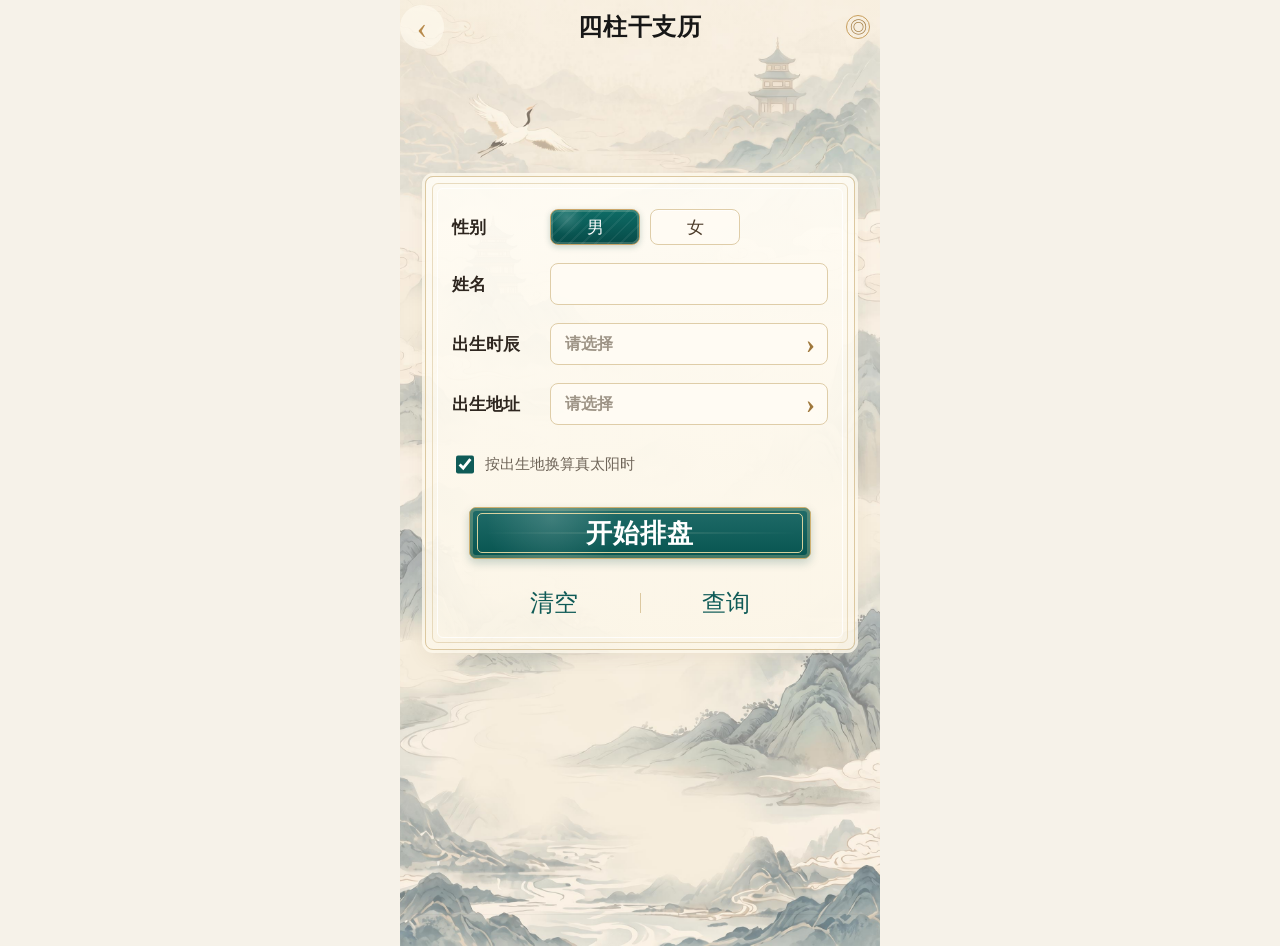
==== bazi/index.html @ 5d18795b "Add files via upload" ====
<!doctype html>
<html lang="zh-CN">
  <head>
    <meta charset="utf-8" />
    <meta name="viewport" content="width=device-width, initial-scale=1, viewport-fit=cover" />
    <title>四柱干支历</title>
    <link rel="stylesheet" href="./styles.css" />
  </head>
  <body>
    <main class="phone">
      <header class="input-backbar">
        <button id="backToMainHome" class="input-back-button" type="button" aria-label="返回首页">‹</button>
        <h1>四柱干支历</h1>
        <span class="input-top-mark" aria-hidden="true">◎</span>
      </header>
      <header class="topbar">
        <button id="backToInput" class="icon-button" type="button" aria-label="返回">‹</button>
        <h1>干支历法</h1>
        <button id="toggleEdit" class="text-button" type="button" aria-hidden="true"></button>
      </header>

      <section id="editPanel" class="card edit-card open">
        <form id="chartForm" class="form">
          <section class="entry-panel">
            <div class="entry-row gender-row">
              <span>性别</span>
              <div class="gender-choice" role="radiogroup" aria-label="性别">
                <button class="gender-card active" type="button" data-gender="男" aria-pressed="true">
                  <span>男</span>
                </button>
                <button class="gender-card" type="button" data-gender="女" aria-pressed="false">
                  <span>女</span>
                </button>
              </div>
            </div>
            <input id="gender" type="hidden" value="男" />

            <label class="entry-row">
              <span class="name-label">姓名</span>
              <input id="personName" type="text" value="" />
            </label>

            <label class="entry-row">
              <span>出生时辰</span>
              <button id="openTimePicker" class="entry-value" type="button">请选择</button>
              <input id="birthDate" type="hidden" required />
              <input id="birthTime" type="hidden" required />
            </label>

            <label class="entry-row">
              <span>出生地址</span>
              <button id="openPlacePicker" class="entry-value" type="button">请选择</button>
              <select id="birthProvince" class="sr-only"></select>
              <select id="birthCity" class="sr-only"></select>
            </label>

            <label class="check-row true-solar-row">
              <input id="useTrueSolar" type="checkbox" checked />
              <span>按出生地换算真太阳时</span>
            </label>

            <button class="submit-button" type="submit">开始排盘</button>
            <p id="errorText" class="error" role="alert"></p>
            <nav class="home-tabbar" aria-label="首页菜单">
              <button id="clearHomeForm" type="button">清空</button>
              <button id="openQueryHome" type="button">查询</button>
            </nav>
          </section>
        </form>
      </section>

      <section id="timePicker" class="picker-layer hidden" aria-modal="true">
        <div class="picker-panel">
          <div class="picker-head">
            <h2>设置日期和时间</h2>
            <div class="calendar-toggle">
              <button class="active" type="button" data-calendar="solar">公历</button>
              <button type="button" data-calendar="lunar">农历</button>
            </div>
          </div>
          <div class="date-wheel">
            <select id="pickYear"></select>
            <span>-</span>
            <select id="pickMonth"></select>
            <span>-</span>
            <select id="pickDay"></select>
          </div>
          <div class="time-wheel">
            <select id="pickHour"></select>
            <span>:</span>
            <select id="pickMinute"></select>
          </div>
          <div class="picker-actions">
            <button id="clearTimePicker" type="button">清空</button>
            <button id="cancelTimePicker" type="button">取消</button>
            <button id="confirmTimePicker" type="button">确定</button>
          </div>
        </div>
      </section>

      <section id="placePicker" class="picker-layer hidden" aria-modal="true">
        <div class="picker-panel place-panel">
          <div class="picker-head">
            <h2>选择出生故里</h2>
          </div>
          <div class="place-wheel">
            <select id="pickProvince"></select>
            <select id="pickCity"></select>
          </div>
          <div class="picker-actions">
            <button id="cancelPlacePicker" type="button">取消</button>
            <button id="confirmPlacePicker" type="button">确定</button>
          </div>
        </div>
      </section>

      <div id="resultArea" class="result-area hidden">
      <section class="card profile-card">
        <div class="profile-line">
          <span>姓名：<b id="showName">--</b></span>
          <span>性别：<b id="showGender">--</b></span>
        </div>
        <p>出生地点：<b id="showPlace">--</b></p>
        <p>出生时间（公历）：<b id="showSolar">--</b></p>
        <p>出生时间（农历）：<b id="showLunar">--</b></p>
        <p>出生时辰：<b id="showHour">--</b></p>
        <p id="trueSolarLine" class="hidden">真太阳时：<b id="showTrueSolar">--</b></p>
        <p id="solarCalcLine" class="hidden">换算说明：<b id="showSolarCalc">--</b></p>
      </section>

      <section class="card chart-card">
        <div class="chart-grid" id="baziGrid"></div>
      </section>

      <section class="card compact-card">
        <h2>格局</h2>
        <strong id="patternText">--</strong>
        <span id="patternHint">所有格局均由《归元命理》体系得出</span>
      </section>

      <section class="card fortune-card">
        <div class="fortune-summary" id="fortuneSummary">--</div>
        <div class="fortune-window">
          <div class="fortune-tier">
            <div class="fortune-section-title">大运</div>
            <div class="timeline-scroll">
              <div class="timeline-row" id="luckStrip"></div>
            </div>
          </div>
          <div class="fortune-tier">
            <div class="fortune-section-title">流年</div>
            <div class="timeline-scroll">
              <div class="timeline-row" id="yearStrip"></div>
            </div>
          </div>
          <div class="fortune-tier">
            <div class="fortune-section-title">流月</div>
            <div class="timeline-scroll">
              <div class="timeline-row" id="monthStrip"></div>
            </div>
          </div>
          <div class="fortune-tier">
            <div class="fortune-section-title">流日</div>
            <div class="timeline-scroll">
              <div class="timeline-row yearly-row" id="dayStrip"></div>
            </div>
          </div>
        </div>
      </section>
      <section id="duiyuanApplyCard" class="card duiyuan-apply-card hidden">
        <button id="toggleDuiyuanApply" class="duiyuan-apply-head" type="button">
          <span>兑元</span>
          <b>详情</b>
        </button>
        <div id="duiyuanApplyBody" class="duiyuan-apply-body hidden"></div>
      </section>
      <nav class="archive-query-bar" aria-label="存档查询">
        <button id="archiveChart" type="button">存档</button>
        <button id="openQueryPage" type="button">查询</button>
      </nav>
      </div>

      <section id="queryPage" class="query-page hidden" aria-label="查询存档">
        <div class="query-backbar">
          <button id="closeQueryPage" type="button" aria-label="返回">‹</button>
          <h2>历史记录</h2>
          <span aria-hidden="true"></span>
        </div>
        <div class="query-head">
          <button id="toggleQuerySelect" type="button">选择</button>
          <label class="query-search">
            <span>搜索</span>
            <input id="querySearch" type="search" placeholder="搜索姓名 / 时间 / 地点" />
            <button id="clearQuerySearch" type="button" aria-label="清空搜索">×</button>
          </label>
          <button id="queryDeleteTop" type="button">删除</button>
        </div>
        <div id="queryList" class="query-list"></div>
        <button id="duiyuanButton" class="duiyuan-button" type="button">兑元口诀</button>
        <p class="duiyuan-note">兑元口诀为《归元命理》独有传承</p>
      </section>

      <section id="duiyuanPage" class="duiyuan-page hidden" aria-label="兑元口诀">
        <header class="duiyuan-head">
          <button id="closeDuiyuanPage" type="button" aria-label="返回">‹</button>
          <h2>兑元口诀</h2>
        </header>
        <div class="duiyuan-circle" id="duiyuanCircle">
          <div class="duiyuan-center">
            <h3 id="duiyuanComboTitle">子丑合</h3>
            <p id="duiyuanComboText">子丑婚姻不自由，祖辈凶死小辈浊。</p>
          </div>
        </div>
        <div class="duiyuan-tabs" id="duiyuanTabs"></div>
        <section class="duiyuan-summary" id="duiyuanSummary"></section>
      </section>
    </main>

    <script src="../vendor/iztro.min.js"></script>
    <script src="./app.js"></script>
  </body>
</html>
---- bazi/styles.css ----
:root {
  color-scheme: light;
  --page: #f6f2e9;
  --card: #ffffff;
  --text: #171717;
  --muted: #9b9b9b;
  --line: #eeeeee;
  --gold: #b88a4b;
  --paper: #f8f0df;
  --deep-jade: #0f5b57;
  --pale-gold: #dcc8a0;
  --teal: #57b3c3;
  --danger: #b9302f;
  --wood: #24934f;
  --fire: #ed3217;
  --earth: #d89a00;
  --metal: #3f7fe8;
  --water: #155487;
  font-family: KaiTi, "KaiTi_GB2312", "STKaiti", "Kaiti SC", serif;
}

* {
  box-sizing: border-box;
}

body {
  margin: 0;
  background: var(--page);
  color: var(--text);
  font-family: KaiTi, "KaiTi_GB2312", "STKaiti", "Kaiti SC", serif;
}

button,
input,
select,
textarea {
  font: inherit;
}

.el-木 {
  color: var(--wood);
}

.el-火 {
  color: var(--fire);
}

.el-土 {
  color: var(--earth);
}

.el-金 {
  color: var(--metal);
}

.el-水 {
  color: var(--water);
}

.phone {
  position: relative;
  width: min(480px, 100%);
  min-height: 100vh;
  margin: 0 auto;
  padding: 0 10px 24px;
  background: var(--page);
  overflow: hidden;
}

body[data-page="input"] .phone {
  background: #f6f2e9 url("./assets/input-bg.jpg") center top / cover no-repeat;
}

.phone::before,
.phone::after {
  content: "";
  position: absolute;
  left: -10%;
  right: -10%;
  pointer-events: none;
  opacity: 0.42;
}

body[data-page="input"] .phone::before,
body[data-page="input"] .phone::after {
  display: none;
}

.phone::before {
  top: 58px;
  height: 190px;
  background:
    linear-gradient(9deg, transparent 0 53%, rgba(86, 138, 144, 0.34) 54% 57%, transparent 58%),
    linear-gradient(-12deg, transparent 0 48%, rgba(50, 103, 113, 0.24) 49% 52%, transparent 53%),
    radial-gradient(ellipse at 16% 76%, rgba(58, 112, 120, 0.35) 0 18%, transparent 19%),
    radial-gradient(ellipse at 50% 70%, rgba(77, 136, 145, 0.28) 0 24%, transparent 25%),
    radial-gradient(ellipse at 86% 78%, rgba(58, 117, 125, 0.33) 0 22%, transparent 23%),
    radial-gradient(ellipse at 72% 38%, rgba(184, 138, 75, 0.16) 0 4%, transparent 5%);
}

.phone::after {
  bottom: 60px;
  height: 132px;
  background:
    linear-gradient(-8deg, transparent 0 58%, rgba(70, 126, 133, 0.28) 59% 62%, transparent 63%),
    linear-gradient(14deg, transparent 0 55%, rgba(61, 113, 120, 0.22) 56% 59%, transparent 60%),
    radial-gradient(ellipse at 16% 105%, rgba(69, 125, 132, 0.34) 0 32%, transparent 33%),
    radial-gradient(ellipse at 52% 108%, rgba(82, 137, 142, 0.25) 0 38%, transparent 39%),
    radial-gradient(ellipse at 86% 104%, rgba(57, 109, 116, 0.32) 0 32%, transparent 33%);
}

.input-backbar {
  position: sticky;
  top: 0;
  z-index: 6;
  display: grid;
  grid-template-columns: 44px 1fr 44px;
  align-items: center;
  height: 54px;
  margin: 0 -10px 12px;
  background: rgba(248, 240, 224, 0.78);
  backdrop-filter: blur(2px);
}

body[data-page="input"] .input-backbar {
  background: linear-gradient(180deg, rgba(248, 240, 224, 0.5), rgba(248, 240, 224, 0));
  backdrop-filter: none;
}

.has-chart .input-backbar {
  display: none;
}

.input-back-button {
  width: 44px;
  height: 44px;
  border: 0;
  border-radius: 50%;
  background: rgba(255, 250, 240, 0.64);
  color: #b88a4b;
  padding: 0;
  cursor: pointer;
  font-size: 31px;
  font-weight: 300;
  line-height: 1;
}

.input-backbar h1 {
  margin: 0;
  text-align: center;
  font-size: 24px;
  font-weight: 700;
  letter-spacing: 0.04em;
}

.input-top-mark {
  justify-self: center;
  display: inline-grid;
  place-items: center;
  width: 24px;
  height: 24px;
  border: 1px solid #c99f5d;
  border-radius: 50%;
  color: #9f773b;
  font-size: 17px;
  line-height: 1;
}

.topbar {
  position: sticky;
  top: 0;
  z-index: 5;
  height: 68px;
  display: none;
  grid-template-columns: 52px 1fr 64px;
  align-items: center;
  background: #fff;
  margin: 0 -12px 12px;
  padding: 0 12px;
  border-bottom: 1px solid #f0f0f0;
}

.has-chart .topbar {
  display: grid;
}

.topbar h1 {
  margin: 0;
  text-align: center;
  font-size: 24px;
  font-weight: 500;
  letter-spacing: 0;
}

.icon-button,
.text-button {
  border: 0;
  background: transparent;
  color: var(--text);
  cursor: pointer;
}

.icon-button {
  width: 48px;
  height: 48px;
  font-size: 46px;
  line-height: 1;
}

.text-button {
  font-size: 18px;
}

#toggleEdit {
  pointer-events: none;
}

.card {
  position: relative;
  margin-bottom: 8px;
  padding: 16px 18px;
  background: var(--card);
  border-radius: 4px;
  box-shadow: 0 1px 0 rgba(0, 0, 0, 0.03);
  overflow: hidden;
}

.edit-card {
  display: none;
}

.edit-card.open {
  display: block;
}

.edit-card {
  min-height: calc(100vh - 52px);
  padding: 0;
  background: transparent;
  overflow: visible;
}

.edit-card::before {
  content: "⌁";
  position: absolute;
  left: 16%;
  top: 92px;
  z-index: 0;
  color: rgba(7, 91, 87, 0.58);
  font-size: 42px;
  transform: rotate(-14deg);
}

.edit-card::after {
  content: "";
  position: absolute;
  right: 15%;
  top: 76px;
  z-index: 0;
  width: 54px;
  height: 74px;
  border-left: 8px solid rgba(38, 100, 103, 0.25);
  border-bottom: 8px solid rgba(38, 100, 103, 0.2);
  transform: skewX(-14deg);
  opacity: 0.8;
}

body[data-page="input"] .edit-card::before,
body[data-page="input"] .edit-card::after {
  display: none;
}

.form {
  display: grid;
  gap: 12px;
}

.entry-panel {
  position: relative;
  z-index: 1;
  display: grid;
  gap: 18px;
  width: min(430px, calc(100% - 14px));
  margin: clamp(82px, 13vh, 110px) auto 0;
  padding: 32px 26px 24px;
  border: 1px solid var(--pale-gold);
  border-radius: 8px;
  background:
    linear-gradient(180deg, rgba(255, 252, 244, 0.94), rgba(252, 246, 232, 0.92)),
    repeating-linear-gradient(90deg, rgba(220, 200, 160, 0.08) 0 1px, transparent 1px 12px);
  box-shadow: 0 0 0 3px rgba(255, 250, 238, 0.8), 0 8px 20px rgba(112, 84, 45, 0.08);
}

.entry-panel::before,
.entry-panel::after {
  content: "";
  position: absolute;
  inset: 6px;
  border: 1px solid rgba(220, 200, 160, 0.62);
  border-radius: 6px;
  pointer-events: none;
}

.entry-panel::after {
  inset: 11px;
  border-color: rgba(255, 255, 255, 0.82);
}

.gender-choice {
  width: min(190px, 100%);
  margin: 0;
  display: grid;
  grid-template-columns: 1fr 1fr;
  gap: 10px;
}

.gender-card {
  display: grid;
  place-items: center;
  min-height: 36px;
  padding: 0;
  border: 1px solid #dfcda8;
  border-radius: 8px;
  background: rgba(255, 252, 244, 0.82);
  color: #4c3b29;
  font-size: 17px;
  font-weight: 400;
  box-shadow: inset 0 1px 0 rgba(255, 255, 255, 0.76);
}

.gender-card.active {
  border-color: #caa66a;
  background:
    radial-gradient(circle at 18% 22%, rgba(255, 255, 255, 0.18), transparent 22%),
    repeating-linear-gradient(135deg, rgba(255,255,255,0.06) 0 2px, transparent 2px 9px),
    linear-gradient(180deg, #0f6c66, #064b48);
  color: #fff;
  box-shadow: inset 0 0 0 2px rgba(255, 246, 220, 0.18), 0 2px 6px rgba(8, 72, 67, 0.22);
}

.entry-row {
  width: 100%;
  margin: 0 auto;
  display: grid;
  grid-template-columns: 84px 1fr;
  align-items: center;
  gap: 14px;
  color: #2e261f;
  font-size: 17px;
  font-weight: 700;
}

.entry-row > span {
  letter-spacing: 0;
  white-space: nowrap;
}

.entry-row > .name-label {
  letter-spacing: 0;
}

.entry-row input,
.entry-value {
  width: 100%;
  height: 40px;
  border: 1px solid #dfcda8;
  border-radius: 8px;
  background: rgba(255, 252, 244, 0.88);
  text-align: left;
  font-size: 16px;
  color: #4a4035;
}

.entry-row input {
  padding: 0 14px;
}

.entry-value {
  display: flex;
  align-items: center;
  justify-content: space-between;
  overflow: hidden;
  padding: 0 12px 0 14px;
  color: #9e9486;
  white-space: nowrap;
  text-overflow: ellipsis;
}

.entry-value::after {
  content: "›";
  color: #9f773b;
  font-size: 27px;
  line-height: 1;
}

.true-solar-row {
  width: 100%;
  margin: 0;
  color: #6f6559;
  font-size: 15px;
}

.true-solar-row input {
  width: 19px;
  height: 19px;
  accent-color: var(--deep-jade);
}

.entry-panel .submit-button {
  position: relative;
  width: calc(100% - 34px);
  height: 52px;
  justify-self: center;
  margin-top: 4px;
  border: 1px solid #cfb070;
  border-radius: 7px;
  background:
    linear-gradient(180deg, rgba(255,255,255,0.1), rgba(0,0,0,0.08)),
    radial-gradient(circle at 24% 22%, rgba(255,255,255,0.16), transparent 25%),
    #075b57;
  color: #fff;
  font-size: 26px;
  font-weight: 700;
  letter-spacing: 0.04em;
  box-shadow: inset 0 0 0 3px rgba(246, 228, 171, 0.25), 0 4px 10px rgba(8, 78, 73, 0.22);
}

.entry-panel .submit-button::before {
  content: "";
  position: absolute;
  inset: 5px 7px;
  border: 1px solid rgba(247, 228, 168, 0.86);
  border-radius: 5px;
  pointer-events: none;
}

.entry-panel .submit-button::after {
  content: "";
  position: absolute;
  left: 13px;
  right: 13px;
  top: 50%;
  height: 1px;
  transform: translateY(-50%);
  background: linear-gradient(90deg, transparent, rgba(255, 247, 219, 0.28), transparent);
  pointer-events: none;
}

.entry-panel .error {
  width: min(340px, 100%);
  margin: -10px auto 0;
}

.entry-panel .error:empty {
  display: none;
}

.sr-only {
  position: absolute;
  width: 1px;
  height: 1px;
  padding: 0;
  margin: -1px;
  overflow: hidden;
  clip: rect(0, 0, 0, 0);
  white-space: nowrap;
  border: 0;
}

.picker-layer {
  position: fixed;
  inset: 0;
  z-index: 20;
  background: rgba(255, 255, 255, 0.12);
}

.picker-layer.hidden {
  display: none;
}

.picker-panel {
  position: fixed;
  transform: translate(-50%, -50%);
  max-height: calc(100vh - 24px);
  overflow-y: auto;
  padding: 18px 18px 16px;
  border: 1px solid #e6e6e6;
  border-radius: 8px;
  background: #fff;
  box-shadow: 0 8px 24px rgba(0, 0, 0, 0.13);
  pointer-events: auto;
  font-weight: 400;
}

.picker-head {
  display: flex;
  align-items: center;
  justify-content: space-between;
  gap: 12px;
  margin-bottom: 18px;
}

.picker-head h2 {
  margin: 0;
  font-size: 24px;
  font-weight: 400;
}

.calendar-toggle {
  display: grid;
  grid-template-columns: 1fr 1fr;
  min-width: 104px;
  border: 2px solid var(--teal);
  border-radius: 6px;
  overflow: hidden;
}

.calendar-toggle button {
  min-height: 34px;
  padding: 0 10px;
  border: 0;
  border-radius: 0;
  color: #111;
  font-size: 16px;
  font-weight: 400;
}

.calendar-toggle button.active {
  background: var(--teal);
  color: #fff;
}

.date-wheel,
.time-wheel,
.place-wheel {
  display: grid;
  align-items: center;
  gap: 8px;
  margin: 0 auto 16px;
}

.date-wheel {
  grid-template-columns: 1fr auto 1fr auto 1fr;
}

.time-wheel {
  width: min(220px, 100%);
  grid-template-columns: 1fr auto 1fr;
}

.place-wheel {
  grid-template-columns: 1fr 1fr;
}

.date-wheel select,
.time-wheel select,
.place-wheel select {
  height: 46px;
  border: 0;
  border-top: 1px solid #ededed;
  border-bottom: 1px solid #ededed;
  border-radius: 0;
  text-align: center;
  text-align-last: center;
  font-size: 20px;
  font-weight: 400;
}

.date-wheel span,
.time-wheel span {
  color: #8f8f8f;
  font-size: 20px;
  font-weight: 400;
}

.picker-actions {
  display: grid;
  grid-template-columns: 1fr 1fr 1fr;
  gap: 8px;
  margin-top: 12px;
}

.place-panel .picker-actions {
  grid-template-columns: 1fr 1fr;
}

.picker-actions button {
  border: 0;
  background: transparent;
  color: var(--teal);
  font-size: 18px;
  font-weight: 400;
}

.field-grid {
  display: grid;
  grid-template-columns: 1fr 1fr;
  gap: 10px;
}

label {
  display: grid;
  gap: 6px;
  color: #666;
  font-size: 13px;
}

input,
select,
button {
  min-height: 42px;
  border-radius: 4px;
  border: 1px solid #dcdcdc;
  background: #fff;
  color: var(--text);
  font: inherit;
  font-size: 16px;
  padding: 0 10px;
}

.check-row {
  display: flex;
  align-items: center;
  gap: 8px;
  min-height: 42px;
}

.check-row input {
  min-height: 18px;
  width: 18px;
}

.hidden {
  display: none;
}

.submit-button {
  border: 0;
  background: var(--gold);
  color: #fff;
  font-weight: 700;
}

.error {
  margin: 0;
  min-height: 18px;
  color: var(--danger);
  font-size: 13px;
}

.profile-card {
  min-height: 156px;
  padding-right: 18px;
  font-size: 19px;
  line-height: 1.7;
}

.profile-card p,
.profile-line {
  margin: 0;
}

.profile-line {
  display: grid;
  grid-template-columns: 1fr 1fr;
  gap: 12px;
}

.profile-card b {
  font-weight: 400;
}

#solarCalcLine {
  margin-top: 4px;
  color: #333;
  font-size: 16px;
  line-height: 1.55;
}

.chart-card {
  padding: 14px 18px 18px;
}

.chart-grid {
  position: relative;
  display: grid;
  grid-template-columns: 72px repeat(var(--pillar-count, 4), minmax(0, 1fr));
  row-gap: 10px;
  align-items: center;
  text-align: center;
}

.chart-grid::after {
  content: "";
  display: none;
  position: absolute;
  top: 0;
  bottom: 0;
  left: calc(72px + (100% - 72px) / var(--pillar-count, 4) * 4);
  width: 1px;
  background: var(--line);
}

.cols-5::after,
.cols-6::after,
.cols-7::after,
.cols-8::after {
  display: block;
}

.side-title {
  align-self: start;
  color: var(--gold);
  text-align: left;
  font-size: 22px;
  font-weight: 800;
}

.side-block {
  grid-row: span 3;
  align-self: stretch;
  display: grid;
  align-content: start;
  gap: 8px;
}

.small-score {
  text-align: left;
  color: #111;
  font-size: 16px;
  line-height: 1.82;
}

.pillar-label {
  min-width: 32px;
  min-height: 48px;
  display: inline-grid;
  place-items: center;
  margin: 0 auto;
  border: 1px solid var(--gold);
  border-radius: 5px;
  color: var(--gold);
  font-size: 16px;
  font-weight: 700;
  line-height: 1.05;
  writing-mode: vertical-rl;
  text-orientation: upright;
}

.big-char {
  font-size: clamp(34px, 10vw, 52px);
  font-weight: 800;
  line-height: 1;
}

.cols-5 .big-char {
  font-size: clamp(30px, 8.5vw, 46px);
}

.cols-6 .big-char {
  font-size: clamp(26px, 7.5vw, 40px);
}

.cols-7 .big-char,
.cols-8 .big-char {
  font-size: clamp(22px, 6.5vw, 34px);
}

.row-title {
  color: var(--gold);
  text-align: left;
  font-size: 22px;
  font-weight: 800;
}

.cell {
  min-width: 0;
  font-size: 19px;
  line-height: 1.25;
  word-break: keep-all;
}

.cols-6 .cell,
.cols-7 .cell,
.cols-8 .cell {
  font-size: 16px;
}

.hidden-stem {
  display: inline-grid;
  grid-template-rows: auto auto;
  justify-items: center;
  min-width: 0.9em;
  margin: 0;
  line-height: 1.05;
  vertical-align: top;
}

.chart-grid:not(.cols-5):not(.cols-6):not(.cols-7):not(.cols-8) .cell {
  white-space: nowrap;
}

.chart-grid:not(.cols-5):not(.cols-6):not(.cols-7):not(.cols-8) .hidden-stem {
  min-width: 0.86em;
  margin: 0 1px;
}

.hidden-vertical {
  display: inline-flex;
  flex-direction: column;
  justify-content: flex-start;
  align-items: center;
  gap: 1px;
  min-height: 68px;
}

.hidden-vertical .hidden-stem {
  display: inline-grid;
  grid-template-columns: auto auto;
  grid-template-rows: none;
  align-items: center;
  gap: 1px;
  min-width: 18px;
  margin: 0;
}

.hidden-stem small {
  margin-top: 2px;
  color: var(--muted);
  font-size: 13px;
  line-height: 1;
}

.hidden-vertical .hidden-stem small {
  margin-top: 0;
  margin-left: 1px;
  font-size: 12px;
}

.cols-6 .hidden-stem,
.cols-7 .hidden-stem,
.cols-8 .hidden-stem {
  min-width: 0.98em;
  margin: 0;
}

.cols-6 .hidden-stem small,
.cols-7 .hidden-stem small,
.cols-8 .hidden-stem small {
  font-size: 12px;
}

.remove-pillar {
  width: 22px;
  height: 22px;
  min-height: 22px;
  align-self: end;
  justify-self: center;
  margin-top: 2px;
  padding: 0;
  border: 1.5px solid var(--deep-jade);
  border-radius: 50%;
  background: transparent;
  color: var(--deep-jade);
  font-size: 16px;
  font-weight: 700;
  line-height: 1;
  cursor: pointer;
}

.compact-card {
  display: grid;
  grid-template-columns: 74px auto 1fr;
  align-items: center;
  gap: 12px;
}

.compact-card h2 {
  margin: 0;
  color: var(--gold);
  font-size: 25px;
}

.compact-card strong {
  font-size: 21px;
  font-weight: 700;
}

.compact-card span {
  color: var(--muted);
  font-size: 16px;
}

.fortune-card {
  padding: 0;
  overflow: hidden;
}

.duiyuan-apply-card {
  padding: 0;
}

.duiyuan-apply-head {
  width: 100%;
  min-height: 74px;
  display: grid;
  grid-template-columns: 1fr auto;
  align-items: center;
  padding: 0 18px;
  border: 0;
  background: #fff;
}

.duiyuan-apply-head span {
  color: var(--gold);
  text-align: left;
  font-size: 28px;
  font-weight: 800;
}

.duiyuan-apply-head b {
  color: var(--teal);
  font-size: 22px;
  font-weight: 500;
}

.duiyuan-apply-body {
  padding: 0 18px 18px;
}

.duiyuan-apply-section {
  padding: 6px 0 0;
}

.duiyuan-apply-section.separated {
  margin-top: 14px;
  padding-top: 18px;
  border-top: 1px solid var(--gold);
}

.duiyuan-apply-row {
  display: grid;
  grid-template-columns: 96px 1fr;
  gap: 16px;
  align-items: start;
  margin-bottom: 16px;
}

.duiyuan-apply-row.combo {
  margin-bottom: 12px;
}

.duiyuan-apply-tag {
  min-height: 34px;
  display: inline-grid;
  place-items: center;
  padding: 2px 8px;
  border: 1px solid var(--gold);
  border-radius: 4px;
  color: var(--gold);
  font-size: 17px;
  line-height: 1.15;
  white-space: nowrap;
}

.duiyuan-apply-text {
  display: grid;
  grid-template-columns: 1fr 1fr;
  column-gap: 14px;
  row-gap: 4px;
  color: #050505;
  font-size: 18px;
  line-height: 1.34;
}

.duiyuan-apply-text p {
  margin: 0;
}

.fortune-summary {
  padding: 12px 14px;
  border-bottom: 1px solid var(--line);
  font-size: 17px;
  line-height: 1.55;
}

.fortune-section-title {
  padding: 8px 14px 5px;
  color: var(--gold);
  font-size: 21px;
  font-weight: 800;
  writing-mode: horizontal-tb;
  text-orientation: mixed;
}

.fortune-window {
  max-height: 374px;
  overflow-y: auto;
  overscroll-behavior-y: contain;
  -webkit-overflow-scrolling: touch;
  margin: 0 10px 12px;
  border: 1px solid #dedede;
  border-radius: 4px;
  background: #fbfbfb;
}

.fortune-tier {
  min-height: 186px;
  display: block;
}

.timeline-scroll {
  min-width: 0;
  overflow-x: auto;
  overscroll-behavior-x: contain;
  -webkit-overflow-scrolling: touch;
}

.timeline-row {
  min-width: max-content;
  display: grid;
  grid-auto-flow: column;
  grid-auto-columns: 58px;
  border-top: 1px solid var(--line);
  border-bottom: 1px solid var(--line);
}

.yearly-row {
  border-bottom: 0;
}

.timeline-item {
  position: relative;
  min-height: 148px;
  padding: 6px 4px 8px;
  border: 0;
  border-right: 1px solid var(--line);
  border-radius: 0;
  background: #fff;
  color: var(--text);
  text-align: center;
  cursor: pointer;
}

.timeline-item.active {
  background: linear-gradient(180deg, #18c86f 0%, #18c86f 48%, #46d38c 100%);
  color: #fff;
}

.timeline-item.active .timeline-top,
.timeline-item.active .timeline-ganzhi span {
  color: #fff;
}

.timeline-top {
  min-height: 36px;
  color: #888;
  font-size: 14px;
  line-height: 1.35;
}

.timeline-ganzhi {
  display: grid;
  gap: 6px;
  justify-items: center;
  margin-top: 4px;
  font-size: 30px;
  line-height: 1;
}

.archive-query-bar {
  height: 48px;
  display: grid;
  grid-template-columns: 1fr 1fr;
  align-items: center;
  margin: 8px -12px 0;
  border-top: 1px solid #d8d8d8;
  border-bottom: 1px solid #e6e6e6;
  background: #fff;
}

.home-tabbar {
  position: relative;
  z-index: 1;
  width: calc(100% - 34px);
  min-height: 48px;
  display: grid;
  grid-template-columns: 1fr 1px 1fr;
  justify-self: center;
  align-items: center;
  margin: 2px 0 -2px;
  padding: 0;
  border-top: 0;
  background: transparent;
  backdrop-filter: none;
}

body:not([data-page="input"]) .home-tabbar {
  display: none;
}

.home-tabbar button {
  min-height: 48px;
  border: 0;
  border-radius: 0;
  background: transparent;
  color: var(--deep-jade);
  font-size: 24px;
  font-weight: 400;
}

.home-tabbar::before {
  content: "";
  align-self: center;
  width: 1px;
  height: 20px;
  background: #dcc8a0;
  grid-column: 2;
  grid-row: 1;
}

.archive-query-bar button {
  min-height: 48px;
  border: 0;
  border-radius: 0;
  background: #fff;
  color: #222;
  font-size: 20px;
  font-weight: 400;
}

body[data-page="chart"] .phone {
  padding: 0 10px 18px;
  background:
    linear-gradient(180deg, rgba(249, 243, 230, 0.58), rgba(249, 243, 230, 0.5) 42%, rgba(249, 243, 230, 0.22)),
    url("./assets/card-bg.jpg") right bottom / 100% auto no-repeat,
    url("./assets/input-bg.jpg") center top / cover no-repeat;
}

body[data-page="chart"] .phone::before,
body[data-page="chart"] .phone::after {
  display: none;
}

body[data-page="chart"] .topbar {
  height: 52px;
  margin: 0 -10px 10px;
  padding: 0 10px;
  border-bottom: 0;
  background: rgba(249, 243, 230, 0.72);
  backdrop-filter: blur(2px);
}

body[data-page="chart"] .topbar h1 {
  color: #211b13;
  font-size: 24px;
  font-weight: 700;
}

body[data-page="chart"] .icon-button {
  color: #2b2118;
  font-size: 38px;
}

body[data-page="chart"] .result-area {
  display: grid;
  gap: 10px;
  padding-bottom: 8px;
}

body[data-page="chart"] .card {
  position: relative;
  margin: 0 0 2px;
  border: 1px solid rgba(207, 176, 112, 0.78);
  border-radius: 9px;
  background:
    linear-gradient(180deg, rgba(255, 252, 244, 0.72), rgba(250, 243, 226, 0.6)),
    url("./assets/card-bg.jpg") right bottom / 100% auto no-repeat,
    repeating-linear-gradient(90deg, rgba(220, 200, 160, 0.07) 0 1px, transparent 1px 12px);
  box-shadow:
    inset 0 0 0 2px rgba(255, 250, 238, 0.82),
    0 3px 10px rgba(118, 88, 45, 0.12);
}

body[data-page="chart"] .card:not(.profile-card) > * {
  position: relative;
  z-index: 1;
}

body[data-page="chart"] .profile-card {
  position: relative;
  min-height: 0;
  padding: 18px 22px 18px;
  border-color: rgba(213, 187, 126, 0.85);
  background:
    radial-gradient(circle at 86% 78%, rgba(232, 214, 152, 0.1), transparent 18%),
    radial-gradient(circle at 18% 12%, rgba(255, 255, 255, 0.13), transparent 20%),
    radial-gradient(ellipse at 66% 40%, rgba(255, 255, 255, 0.06), transparent 28%),
    repeating-linear-gradient(135deg, rgba(255, 255, 255, 0.035) 0 2px, transparent 2px 12px),
    linear-gradient(180deg, #0f6663, #064844);
  color: #fffaf0;
  font-size: 17px;
  line-height: 1.78;
  box-shadow:
    inset 0 0 0 1px rgba(255, 246, 206, 0.48),
    inset 0 0 0 4px rgba(237, 211, 146, 0.13),
    0 5px 14px rgba(8, 55, 52, 0.18);
}

body[data-page="chart"] .profile-card::before,
body[data-page="chart"] .profile-card::after {
  content: "";
  position: absolute;
  pointer-events: none;
}

body[data-page="chart"] .profile-card::before {
  inset: 0;
  border: 1px solid rgba(238, 214, 151, 0.42);
  border-radius: 9px;
  background:
    repeating-linear-gradient(90deg, rgba(255, 255, 255, 0.018) 0 1px, transparent 1px 44px),
    repeating-linear-gradient(0deg, rgba(255, 255, 255, 0.014) 0 1px, transparent 1px 44px),
    url("data:image/svg+xml,%3Csvg xmlns='http://www.w3.org/2000/svg' width='132' height='132' viewBox='0 0 132 132'%3E%3Cdefs%3E%3Cpattern id='p' width='132' height='132' patternUnits='userSpaceOnUse' patternTransform='translate(-66 -28)'%3E%3Cg transform='translate(66 66) rotate(45)' fill='none' stroke='%2344655b' stroke-linecap='square' stroke-linejoin='miter'%3E%3Cpath d='M-66 -66H66V66H-66Z' stroke-width='1.65' stroke-opacity='.42'/%3E%3Cpath d='M-45 -45H45V45H-45Z' stroke-width='1.65' stroke-opacity='.46'/%3E%3Cpath d='M-45 -45H-13V-31H-31V-13H-13V1H-45Z' stroke-width='1.65' stroke-opacity='.56'/%3E%3Cpath d='M45 -45V-13H31V-31H13V-13H-1V-45Z' stroke-width='1.65' stroke-opacity='.56'/%3E%3Cpath d='M45 45H13V31H31V13H13V-1H45Z' stroke-width='1.65' stroke-opacity='.56'/%3E%3Cpath d='M-45 45V13H-31V31H-13V13H1V45Z' stroke-width='1.65' stroke-opacity='.56'/%3E%3Cpath d='M-66 0H-45M45 0H66M0 -66V-45M0 45V66' stroke-width='1.05' stroke-opacity='.34'/%3E%3C/g%3E%3C/pattern%3E%3C/defs%3E%3Crect width='132' height='132' fill='url(%23p)'/%3E%3C/svg%3E") 0 0 / 66px 66px repeat;
  mix-blend-mode: screen;
  opacity: 0.72;
}

body[data-page="chart"] .profile-card::after {
  inset: 0;
  border-radius: 9px;
  background:
    radial-gradient(circle at 50% 50%, transparent 55%, rgba(0, 0, 0, 0.16) 100%),
    url("data:image/svg+xml,%3Csvg xmlns='http://www.w3.org/2000/svg' width='140' height='140' viewBox='0 0 140 140'%3E%3Cfilter id='n'%3E%3CfeTurbulence type='fractalNoise' baseFrequency='.85' numOctaves='3' stitchTiles='stitch'/%3E%3C/filter%3E%3Crect width='140' height='140' filter='url(%23n)' opacity='.28'/%3E%3C/svg%3E"),
    linear-gradient(180deg, rgba(255, 255, 255, 0.08), transparent 32%, rgba(0, 0, 0, 0.04));
  opacity: 0.34;
  mix-blend-mode: soft-light;
}

body[data-page="chart"] .profile-card > * {
  position: relative;
  z-index: 1;
}

body[data-page="chart"] .profile-card p,
body[data-page="chart"] .profile-line,
body[data-page="chart"] #solarCalcLine {
  color: #fffaf0;
}

body[data-page="chart"] .profile-card b {
  color: #fff;
}

body[data-page="chart"] .chart-card {
  padding: 14px 16px 16px;
}

body[data-page="chart"] .chart-grid {
  row-gap: 9px;
}

body[data-page="chart"] .pillar-label {
  min-width: 32px;
  min-height: 52px;
  border-color: rgba(207, 176, 112, 0.75);
  border-radius: 6px;
  background: rgba(255, 248, 232, 0.82);
  color: #b57928;
  font-size: 17px;
  font-weight: 700;
  writing-mode: vertical-rl;
  text-orientation: upright;
}

body[data-page="chart"] .side-title,
body[data-page="chart"] .row-title,
body[data-page="chart"] .compact-card h2,
body[data-page="chart"] .fortune-section-title,
body[data-page="chart"] .duiyuan-apply-head span {
  color: #b57928;
}

body[data-page="chart"] .big-char {
  text-shadow: 0 1px 0 rgba(255, 255, 255, 0.7);
}

body[data-page="chart"] .compact-card {
  padding: 16px 18px;
}

body[data-page="chart"] .compact-card h2 {
  font-size: 24px;
  font-weight: 800;
}

body[data-page="chart"] .compact-card strong {
  color: #2b2118;
  font-size: 20px;
  font-weight: 700;
}

body[data-page="chart"] .compact-card span {
  color: #5c5347;
  font-size: 16px;
  line-height: 1.55;
}

body[data-page="chart"] .fortune-card {
  padding: 0 0 12px;
}

body[data-page="chart"] .fortune-summary {
  border-bottom-color: rgba(207, 176, 112, 0.48);
  color: #47392c;
  font-size: 17px;
  font-weight: 500;
}

body[data-page="chart"] .fortune-window {
  max-height: 374px;
  margin: 0 12px;
  border-color: rgba(207, 176, 112, 0.55);
  border-radius: 7px;
  background: rgba(255, 251, 240, 0.78);
}

body[data-page="chart"] .timeline-row {
  border-color: rgba(207, 176, 112, 0.45);
}

body[data-page="chart"] .timeline-item {
  border-right-color: rgba(207, 176, 112, 0.4);
  background: rgba(255, 252, 244, 0.9);
}

body[data-page="chart"] .timeline-top {
  color: #6b6157;
  font-size: 14px;
  font-weight: 500;
}

body[data-page="chart"] .timeline-ganzhi {
  font-size: 30px;
  font-weight: 800;
}

body[data-page="chart"] .duiyuan-apply-text {
  color: #2b2118;
}

body[data-page="chart"] .duiyuan-apply-tag {
  font-weight: 400;
}

body[data-page="chart"] .timeline-item.active {
  background: linear-gradient(180deg, #0f6c66 0%, #0f6c66 48%, #3f8985 100%);
  color: #fff;
}

body[data-page="chart"] .duiyuan-apply-head {
  border-radius: 9px;
  background: transparent;
}

body[data-page="chart"] .duiyuan-apply-head b {
  color: #0f5b57;
}

body[data-page="chart"] .archive-query-bar {
  position: relative;
  width: calc(100% - 34px);
  min-height: 48px;
  height: auto;
  grid-template-columns: 1fr 1px 1fr;
  justify-self: center;
  gap: 0;
  margin: 0;
  padding: 0;
  border: 0;
  background: transparent;
}

body[data-page="chart"] .archive-query-bar::before {
  content: "";
  align-self: center;
  width: 1px;
  height: 20px;
  background: #dcc8a0;
  grid-column: 2;
  grid-row: 1;
}

body[data-page="chart"] .archive-query-bar button {
  min-height: 48px;
  border: 0;
  border-radius: 0;
  background: transparent;
  color: var(--deep-jade);
  font-size: 24px;
  font-weight: 400;
  box-shadow: none;
}

.query-page {
  position: fixed;
  inset: 0;
  z-index: 40;
  width: min(480px, 100%);
  margin: 0 auto;
  display: grid;
  grid-template-rows: 52px 58px minmax(0, 1fr) 70px 26px;
  background:
    linear-gradient(180deg, rgba(249, 243, 230, 0.72), rgba(249, 243, 230, 0.56)),
    url("./assets/input-bg.jpg") center top / cover no-repeat;
  overflow: hidden;
}

.query-page.hidden {
  display: none;
}

.query-backbar {
  position: relative;
  z-index: 3;
  height: 52px;
  display: grid;
  grid-template-columns: 48px 1fr 48px;
  align-items: center;
  background: rgba(249, 243, 230, 0.72);
  border-bottom: 0;
  backdrop-filter: blur(2px);
}

.query-backbar button {
  width: 48px;
  height: 44px;
  min-height: 44px;
  padding: 0 0 2px;
  border: 0;
  background: transparent;
  color: #7b5d33;
  font-size: 32px;
  line-height: 1;
}

.query-backbar h2 {
  margin: 0;
  color: #211b13;
  text-align: center;
  font-size: 24px;
  font-weight: 700;
}

#queryDeleteTop {
  width: auto;
  justify-self: end;
  min-height: 34px;
  padding: 0;
  border: 0;
  background: transparent;
  color: #2b2118;
  font-size: 18px;
  font-weight: 400;
  text-align: right;
}

.query-head {
  position: relative;
  z-index: 2;
  height: 58px;
  display: grid;
  grid-template-columns: 56px minmax(0, 1fr) 44px;
  gap: 8px;
  align-items: center;
  padding: 0 16px;
  background: transparent;
}

.query-head > button {
  min-height: 34px;
  padding: 0;
  border: 0;
  background: transparent;
  color: #2b2118;
  text-align: left;
  font-size: 18px;
  font-weight: 400;
}

.query-search {
  position: relative;
  display: block;
  width: 100%;
  color: transparent;
  font-size: 0;
}

.query-search input {
  width: 100%;
  min-height: 39px;
  height: 39px;
  padding: 0 34px 0 14px;
  border: 1px solid rgba(207, 176, 112, 0.62);
  border-radius: 8px;
  background: rgba(255, 250, 238, 0.88);
  color: #5d4a36;
  font-size: 16px;
  font-weight: 400;
  box-shadow: inset 0 1px 0 rgba(255, 255, 255, 0.68);
}

.query-search::before {
  content: none;
}

.query-search::after {
  content: none;
}

#clearQuerySearch {
  position: absolute;
  right: 8px;
  top: 50%;
  width: 20px;
  height: 20px;
  min-height: 20px;
  padding: 0;
  transform: translateY(-50%);
  border: 0;
  border-radius: 50%;
  background: #b6b6b6;
  color: #fff;
  font-size: 14px;
  line-height: 1;
}

.query-list {
  display: grid;
  align-content: start;
  gap: 8px;
  min-height: 0;
  margin: 0 10px;
  padding: 8px 0 42px;
  overflow-y: auto;
  overscroll-behavior-y: contain;
  -webkit-overflow-scrolling: touch;
  background: transparent;
}

.query-item {
  position: relative;
  min-height: 86px;
  display: grid;
  grid-template-columns: minmax(122px, 1fr) minmax(126px, 0.95fr) 16px;
  align-items: center;
  gap: 4px;
  padding: 10px 10px 10px 12px;
  border: 1px solid rgba(207, 176, 112, 0.68);
  border-radius: 8px;
  background:
    linear-gradient(180deg, rgba(255, 252, 244, 0.88), rgba(250, 243, 226, 0.8)),
    url("./assets/card-bg.jpg") right bottom / 100% auto no-repeat;
  box-shadow: 0 1px 4px rgba(122, 86, 35, 0.15);
  transition: padding-left 0.16s ease;
}

.query-page.selecting .query-item {
  padding-left: 12px;
}

.query-check {
  position: absolute;
  left: 10px;
  top: 50%;
  width: 20px;
  height: 20px;
  min-height: 20px;
  padding: 0;
  transform: translateY(-50%);
  border: 1px solid #c9c9c9;
  border-radius: 50%;
  background: #fff;
  opacity: 0;
  pointer-events: none;
}

.query-page.selecting .query-check {
  opacity: 1;
}

.query-item.selected .query-check {
  border-color: var(--deep-jade);
  background: var(--deep-jade);
}

.query-item.selected .query-check::after {
  content: "";
  position: absolute;
  left: 6px;
  top: 3px;
  width: 5px;
  height: 10px;
  border-right: 2px solid #fff;
  border-bottom: 2px solid #fff;
  transform: rotate(45deg);
}

.query-item.temporary .query-check {
  opacity: 0.25;
}

.query-record-info {
  display: grid;
  gap: 6px;
  min-width: 0;
}

.query-page.selecting .query-record-info {
  padding-left: 30px;
}

.query-name-line {
  display: flex;
  align-items: center;
  gap: 8px;
  min-width: 0;
}

.query-name-line strong {
  color: #111;
  font-size: 20px;
  font-weight: 700;
  letter-spacing: 0.04em;
  overflow: hidden;
  text-overflow: ellipsis;
  white-space: nowrap;
}

.query-sex {
  display: inline-grid;
  place-items: center;
  min-width: 24px;
  height: 18px;
  border-radius: 9px;
  background: #a7bdc1;
  color: #fff;
  font-size: 12px;
  font-weight: 400;
}

.query-sex.female {
  background: #d9aaa5;
}

.query-time,
.query-place {
  color: #594532;
  font-size: 14px;
  line-height: 1.25;
  overflow: hidden;
  text-overflow: ellipsis;
  white-space: nowrap;
}

.query-pillars-card {
  display: grid;
  gap: 0;
  min-width: 0;
}

.query-pillar-labels {
  display: none;
}

.query-pillars {
  display: grid;
  grid-template-columns: repeat(4, minmax(22px, 1fr));
  gap: 1px;
  justify-items: center;
  color: #111;
  font-size: 22px;
  font-weight: 400;
  letter-spacing: 0;
  line-height: 1.08;
}

.query-pillars span {
  display: grid;
  gap: 1px;
  justify-items: center;
}

.query-pillars b {
  font-weight: 400;
}

.query-arrow {
  justify-self: end;
  color: #7b5d33;
  font-size: 30px;
  line-height: 1;
}

.query-empty {
  margin: 44px 0;
  color: #999;
  text-align: center;
  font-size: 16px;
}

.duiyuan-button {
  position: relative;
  z-index: 4;
  width: min(326px, calc(100% - 54px));
  height: 46px;
  min-height: 46px;
  justify-self: center;
  align-self: end;
  border: 0;
  border-radius: 7px;
  background:
    linear-gradient(180deg, rgba(255,255,255,0.1), rgba(0,0,0,0.08)),
    radial-gradient(circle at 24% 22%, rgba(255,255,255,0.16), transparent 25%),
    #075b57;
  color: #fff;
  font-size: 23px;
  font-weight: 700;
  box-shadow: inset 0 0 0 3px rgba(246, 228, 171, 0.18), 0 4px 10px rgba(8, 78, 73, 0.18);
}

.duiyuan-note {
  position: relative;
  z-index: 4;
  width: min(326px, calc(100% - 54px));
  margin: 0;
  justify-self: center;
  color: #8c8c8c;
  text-align: center;
  font-size: 12px;
  line-height: 1;
  align-self: start;
}

.duiyuan-page {
  position: fixed;
  inset: 0;
  z-index: 50;
  width: min(480px, 100%);
  margin: 0 auto;
  overflow-y: auto;
  background:
    linear-gradient(180deg, rgba(249, 243, 230, 0.62), rgba(249, 243, 230, 0.44)),
    url("./assets/duiyuan-bg.jpg") center top / cover no-repeat;
  color: #050505;
}

.duiyuan-page.hidden {
  display: none;
}

.duiyuan-head {
  position: sticky;
  top: 0;
  z-index: 3;
  height: 52px;
  display: grid;
  grid-template-columns: 48px 1fr 48px;
  align-items: center;
  background: rgba(249, 243, 230, 0.52);
  color: #211b13;
  backdrop-filter: blur(2px);
}

.duiyuan-head::after {
  content: "冊";
  justify-self: center;
  color: #9f773b;
  font-size: 20px;
  line-height: 1;
}

.duiyuan-head::after {
  content: none;
}

.duiyuan-head button {
  width: 44px;
  height: 44px;
  min-height: 44px;
  border: 0;
  background: transparent;
  color: #9f773b;
  font-size: 34px;
  line-height: 1;
  padding: 0 0 3px;
}

.duiyuan-head h2 {
  margin: 0;
  text-align: center;
  font-size: 24px;
  font-weight: 700;
}

.duiyuan-circle {
  position: relative;
  width: min(404px, calc(100vw - 14px));
  height: min(404px, calc(100vw - 14px));
  margin: 4px auto 6px;
}

.duiyuan-center {
  position: absolute;
  z-index: 2;
  left: 50%;
  top: 48%;
  width: 46%;
  transform: translate(-50%, -50%);
  text-align: center;
}

.duiyuan-center h3 {
  margin: 0 0 12px;
  color: var(--deep-jade);
  font-size: 23px;
  font-weight: 800;
  line-height: 1.08;
}

.duiyuan-center p {
  margin: 0;
  color: #5c5347;
  font-size: 23px;
  line-height: 1.36;
}

.duiyuan-ring-line {
  position: absolute;
  left: 50%;
  top: 50%;
  z-index: 0;
  width: 82%;
  height: 82%;
  transform: translate(-50%, -50%);
  border: 1px solid rgba(207, 176, 112, 0.42);
  border-radius: 50%;
}

.duiyuan-branch {
  position: absolute;
  z-index: 1;
  width: 50px;
  height: 50px;
  min-height: 50px;
  padding: 0 0 3px;
  transform: translate(-50%, -50%);
  border: 1px solid rgba(207, 176, 112, 0.72);
  border-radius: 50%;
  background: rgba(255, 250, 238, 0.88);
  color: #2b2118;
  font-size: 28px;
  line-height: 1;
  box-shadow: 0 2px 8px rgba(118, 88, 45, 0.12), inset 0 1px 0 rgba(255,255,255,0.65);
}

.duiyuan-branch.related,
.duiyuan-branch.active {
  border-color: var(--deep-jade);
  background: var(--deep-jade);
  color: #fff;
}

.duiyuan-tabs {
  display: grid;
  grid-template-columns: repeat(7, 1fr);
  gap: 1px;
  margin: 8px 10px 10px;
  padding: 0;
  border: 1px solid rgba(207, 176, 112, 0.48);
  border-radius: 7px;
  overflow: hidden;
  background: rgba(207, 176, 112, 0.4);
}

.duiyuan-tabs button {
  min-width: 0;
  min-height: 80px;
  padding: 0;
  border: 0;
  border-radius: 0;
  display: flex;
  align-items: center;
  justify-content: center;
  background: rgba(255, 250, 238, 0.88);
  color: #2b2118;
  font-size: 27px;
  line-height: 1;
  writing-mode: vertical-rl;
  text-orientation: upright;
}

.duiyuan-tabs button.active {
  background: var(--deep-jade);
  color: #fff;
}

.duiyuan-summary {
  min-height: 236px;
  display: block;
  margin: 0 22px 28px;
  padding: 16px 14px;
  border: 1px solid rgba(207, 176, 112, 0.72);
  border-radius: 8px;
  background:
    linear-gradient(180deg, rgba(255, 252, 244, 0.88), rgba(250, 243, 226, 0.78)),
    url("./assets/card-bg.jpg") right bottom / 100% auto no-repeat;
  color: #2b2118;
  font-size: 23px;
  line-height: 1.72;
  text-align: center;
  box-shadow: 0 3px 10px rgba(118, 88, 45, 0.12), inset 0 0 0 2px rgba(255, 250, 238, 0.75);
}

@media (max-width: 390px) {
  .phone {
    padding-left: 8px;
    padding-right: 8px;
  }

  .topbar {
    margin-left: -8px;
    margin-right: -8px;
  }

  .card {
    padding-left: 12px;
    padding-right: 12px;
  }

  .chart-grid {
    grid-template-columns: 58px repeat(var(--pillar-count, 4), minmax(0, 1fr));
  }

  .chart-grid::after {
    left: calc(58px + (100% - 58px) / var(--pillar-count, 4) * 4);
  }

  .cell {
    font-size: 17px;
  }

  .profile-card {
    font-size: 17px;
  }

  .duiyuan-apply-head {
    min-height: 66px;
    padding: 0 14px;
  }

  .duiyuan-apply-head span {
    font-size: 26px;
  }

  .duiyuan-apply-head b {
    font-size: 20px;
  }

  .duiyuan-apply-body {
    padding-left: 12px;
    padding-right: 12px;
  }

  .duiyuan-apply-row {
    grid-template-columns: 84px 1fr;
    gap: 12px;
  }

  .duiyuan-apply-tag {
    font-size: 15px;
  }

  .duiyuan-apply-text {
    column-gap: 9px;
    font-size: 16px;
  }

  .archive-query-bar {
    margin-left: -8px;
    margin-right: -8px;
  }

  .query-list {
    margin-left: 8px;
    margin-right: 8px;
    padding-left: 0;
    padding-right: 0;
  }

  .query-item {
    grid-template-columns: minmax(112px, 1fr) minmax(118px, 0.95fr) 14px;
    gap: 3px;
    padding: 10px 8px 10px 10px;
  }

  .query-page.selecting .query-item {
    padding-left: 10px;
  }

  .query-name-line strong {
    font-size: 18px;
  }

  .query-time,
  .query-place {
    font-size: 13px;
  }

  .query-pillars {
    gap: 1px;
    font-size: 20px;
  }

  .query-arrow {
    font-size: 24px;
  }

  .duiyuan-head {
    height: 52px;
  }

  .duiyuan-head h2 {
    font-size: 24px;
  }

  .duiyuan-circle {
    width: min(388px, calc(100vw - 12px));
    height: min(388px, calc(100vw - 12px));
  }

  .duiyuan-branch {
    width: 48px;
    height: 48px;
    min-height: 48px;
    font-size: 27px;
  }

  .duiyuan-center h3 {
    font-size: 22px;
  }

  .duiyuan-center p {
    font-size: 22px;
  }

  .duiyuan-tabs {
    gap: 1px;
    margin-left: 10px;
    margin-right: 10px;
  }

  .duiyuan-tabs button {
    min-height: 75px;
    font-size: 26px;
  }

  .duiyuan-summary {
    margin-left: 18px;
    margin-right: 18px;
    padding: 14px 12px;
    font-size: 22px;
  }
}
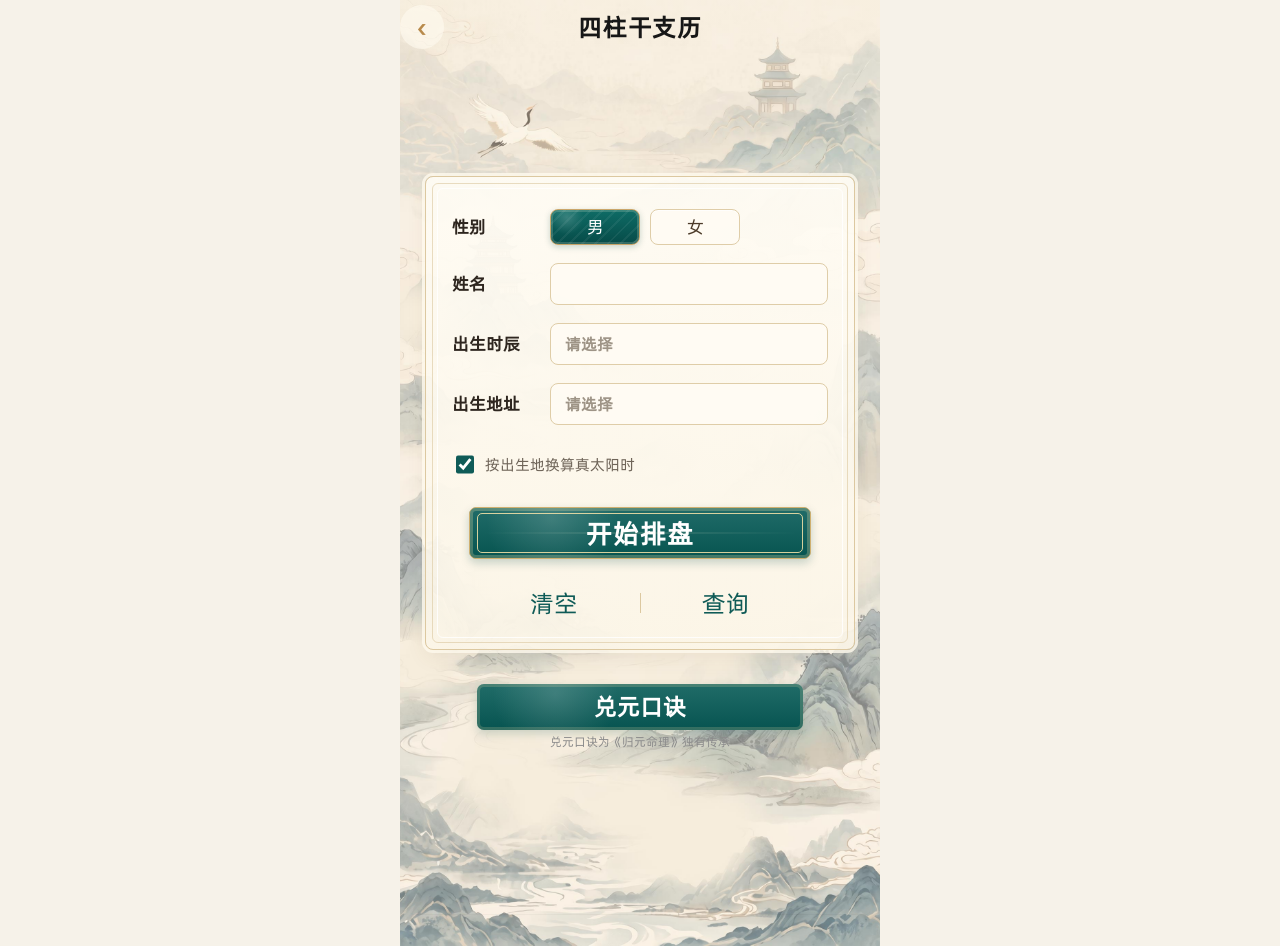
==== commit 82e05ac9: "Add files via upload" ====
--- a/bazi/index.html
+++ b/bazi/index.html
@@ -11,11 +11,11 @@
       <header class="input-backbar">
         <button id="backToMainHome" class="input-back-button" type="button" aria-label="返回首页">‹</button>
         <h1>四柱干支历</h1>
-        <span class="input-top-mark" aria-hidden="true">◎</span>
+        <span aria-hidden="true"></span>
       </header>
       <header class="topbar">
         <button id="backToInput" class="icon-button" type="button" aria-label="返回">‹</button>
-        <h1>干支历法</h1>
+        <h1>四柱干支历</h1>
         <button id="toggleEdit" class="text-button" type="button" aria-hidden="true"></button>
       </header>
 
@@ -67,6 +67,10 @@
             </nav>
           </section>
         </form>
+        <div class="input-duiyuan-panel">
+          <button id="duiyuanButton" class="duiyuan-button home-duiyuan-button" type="button">兑元口诀</button>
+          <p class="duiyuan-note home-duiyuan-note">兑元口诀为《归元命理》独有传承</p>
+        </div>
       </section>
 
       <section id="timePicker" class="picker-layer hidden" aria-modal="true">
@@ -196,8 +200,6 @@
           <button id="queryDeleteTop" type="button">删除</button>
         </div>
         <div id="queryList" class="query-list"></div>
-        <button id="duiyuanButton" class="duiyuan-button" type="button">兑元口诀</button>
-        <p class="duiyuan-note">兑元口诀为《归元命理》独有传承</p>
       </section>
 
       <section id="duiyuanPage" class="duiyuan-page hidden" aria-label="兑元口诀">
--- a/bazi/styles.css
+++ b/bazi/styles.css
@@ -1,5 +1,16 @@
+﻿@font-face {
+  font-family: "AlibabaPuHuiTi";
+  src:
+    url("../fonts/AlibabaPuHuiTi-3-55-Regular.woff2") format("woff2"),
+    url("../fonts/AlibabaPuHuiTi-3-55-Regular.ttf") format("truetype");
+  font-weight: 400;
+  font-style: normal;
+  font-display: swap;
+}
+
 :root {
   color-scheme: light;
+  --app-font: "AlibabaPuHuiTi", "Alibaba PuHuiTi 3.0", "Microsoft YaHei", "PingFang SC", sans-serif;
   --page: #f6f2e9;
   --card: #ffffff;
   --text: #171717;
@@ -16,7 +27,13 @@
   --earth: #d89a00;
   --metal: #3f7fe8;
   --water: #155487;
-  font-family: KaiTi, "KaiTi_GB2312", "STKaiti", "Kaiti SC", serif;
+  font-family: var(--app-font);
+}
+
+html {
+  font-size: clamp(14px, 3.85vw, 16px);
+  -webkit-text-size-adjust: 100%;
+  text-size-adjust: 100%;
 }
 
 * {
@@ -27,7 +44,7 @@
   margin: 0;
   background: var(--page);
   color: var(--text);
-  font-family: KaiTi, "KaiTi_GB2312", "STKaiti", "Kaiti SC", serif;
+  font-family: var(--app-font);
 }
 
 button,
@@ -241,7 +258,7 @@
 }
 
 .edit-card::before {
-  content: "⌁";
+  content: "鈱?;
   position: absolute;
   left: 16%;
   top: 92px;
@@ -387,7 +404,7 @@
 }
 
 .entry-value::after {
-  content: "›";
+  content: "鈥?;
   color: #9f773b;
   font-size: 27px;
   line-height: 1;
@@ -780,9 +797,50 @@
   word-break: keep-all;
 }
 
+.fortune-score-cell {
+  grid-column: 2 / span 4;
+  min-width: 0;
+  display: flex;
+  justify-content: space-between;
+  gap: 10px;
+  align-items: center;
+  font-size: 19px;
+  line-height: 1.25;
+  word-break: keep-all;
+}
+
+.fortune-score-cell span {
+  flex: 0 0 auto;
+  white-space: nowrap;
+}
+
+.fortune-score-spacer {
+  min-width: 0;
+  min-height: 1.25em;
+}
+
+.nayin-vertical {
+  display: grid;
+  place-items: center;
+  justify-self: stretch;
+  align-self: center;
+  writing-mode: vertical-rl;
+  text-orientation: upright;
+  white-space: normal;
+  line-height: 1.05;
+  text-align: center;
+}
+
 .cols-6 .cell,
 .cols-7 .cell,
 .cols-8 .cell {
+  font-size: 16px;
+}
+
+.cols-6 .fortune-score-cell,
+.cols-7 .fortune-score-cell,
+.cols-8 .fortune-score-cell {
+  gap: 7px;
   font-size: 16px;
 }
 
@@ -940,10 +998,10 @@
 
 .duiyuan-apply-row {
   display: grid;
-  grid-template-columns: 96px 1fr;
-  gap: 16px;
+  grid-template-columns: 1fr;
+  gap: 8px;
   align-items: start;
-  margin-bottom: 16px;
+  margin-bottom: 18px;
 }
 
 .duiyuan-apply-row.combo {
@@ -954,6 +1012,7 @@
   min-height: 34px;
   display: inline-grid;
   place-items: center;
+  justify-self: start;
   padding: 2px 8px;
   border: 1px solid var(--gold);
   border-radius: 4px;
@@ -964,9 +1023,12 @@
 }
 
 .duiyuan-apply-text {
-  display: grid;
-  grid-template-columns: 1fr 1fr;
-  column-gap: 14px;
+  width: 100%;
+  display: grid;
+  grid-template-columns: 1fr;
+  justify-items: center;
+  text-align: center;
+  column-gap: 0;
   row-gap: 4px;
   color: #050505;
   font-size: 18px;
@@ -974,7 +1036,9 @@
 }
 
 .duiyuan-apply-text p {
+  width: 100%;
   margin: 0;
+  text-align: center;
 }
 
 .fortune-summary {
@@ -1409,7 +1473,7 @@
   width: min(480px, 100%);
   margin: 0 auto;
   display: grid;
-  grid-template-rows: 52px 58px minmax(0, 1fr) 70px 26px;
+  grid-template-rows: 52px 58px minmax(0, 1fr);
   background:
     linear-gradient(180deg, rgba(249, 243, 230, 0.72), rgba(249, 243, 230, 0.56)),
     url("./assets/input-bg.jpg") center top / cover no-repeat;
@@ -1742,6 +1806,20 @@
   align-self: start;
 }
 
+.input-duiyuan-panel {
+  position: relative;
+  z-index: 1;
+  display: grid;
+  gap: 6px;
+  justify-items: center;
+  width: min(430px, calc(100% - 14px));
+  margin: 34px auto 0;
+}
+
+.home-duiyuan-note {
+  margin-top: 0;
+}
+
 .duiyuan-page {
   position: fixed;
   inset: 0;
@@ -1753,6 +1831,7 @@
     linear-gradient(180deg, rgba(249, 243, 230, 0.62), rgba(249, 243, 230, 0.44)),
     url("./assets/duiyuan-bg.jpg") center top / cover no-repeat;
   color: #050505;
+  font-size: 1rem;
 }
 
 .duiyuan-page.hidden {
@@ -1763,9 +1842,9 @@
   position: sticky;
   top: 0;
   z-index: 3;
-  height: 52px;
-  display: grid;
-  grid-template-columns: 48px 1fr 48px;
+  height: 3.25rem;
+  display: grid;
+  grid-template-columns: 3rem 1fr 3rem;
   align-items: center;
   background: rgba(249, 243, 230, 0.52);
   color: #211b13;
@@ -1773,25 +1852,17 @@
 }
 
 .duiyuan-head::after {
-  content: "冊";
-  justify-self: center;
-  color: #9f773b;
-  font-size: 20px;
-  line-height: 1;
-}
-
-.duiyuan-head::after {
   content: none;
 }
 
 .duiyuan-head button {
-  width: 44px;
-  height: 44px;
-  min-height: 44px;
+  width: 2.75rem;
+  height: 2.75rem;
+  min-height: 2.75rem;
   border: 0;
   background: transparent;
   color: #9f773b;
-  font-size: 34px;
+  font-size: 2.125rem;
   line-height: 1;
   padding: 0 0 3px;
 }
@@ -1799,15 +1870,15 @@
 .duiyuan-head h2 {
   margin: 0;
   text-align: center;
-  font-size: 24px;
+  font-size: 1.5rem;
   font-weight: 700;
 }
 
 .duiyuan-circle {
   position: relative;
-  width: min(404px, calc(100vw - 14px));
-  height: min(404px, calc(100vw - 14px));
-  margin: 4px auto 6px;
+  width: min(25.25rem, calc(100vw - 0.875rem));
+  height: min(25.25rem, calc(100vw - 0.875rem));
+  margin: 0.25rem auto 0.375rem;
 }
 
 .duiyuan-center {
@@ -1815,24 +1886,27 @@
   z-index: 2;
   left: 50%;
   top: 48%;
-  width: 46%;
+  width: 54%;
   transform: translate(-50%, -50%);
   text-align: center;
 }
 
 .duiyuan-center h3 {
-  margin: 0 0 12px;
+  margin: 0 0 0.625rem;
   color: var(--deep-jade);
-  font-size: 23px;
+  font-size: clamp(1.22rem, 5vw, 1.45rem);
   font-weight: 800;
-  line-height: 1.08;
+  line-height: 1.12;
+  white-space: nowrap;
 }
 
 .duiyuan-center p {
   margin: 0;
   color: #5c5347;
-  font-size: 23px;
-  line-height: 1.36;
+  font-size: clamp(1.12rem, 4.55vw, 1.42rem);
+  line-height: 1.42;
+  word-break: keep-all;
+  overflow-wrap: normal;
 }
 
 .duiyuan-ring-line {
@@ -1850,16 +1924,16 @@
 .duiyuan-branch {
   position: absolute;
   z-index: 1;
-  width: 50px;
-  height: 50px;
-  min-height: 50px;
-  padding: 0 0 3px;
+  width: 3.125rem;
+  height: 3.125rem;
+  min-height: 3.125rem;
+  padding: 0 0 0.1875rem;
   transform: translate(-50%, -50%);
   border: 1px solid rgba(207, 176, 112, 0.72);
   border-radius: 50%;
   background: rgba(255, 250, 238, 0.88);
   color: #2b2118;
-  font-size: 28px;
+  font-size: 1.75rem;
   line-height: 1;
   box-shadow: 0 2px 8px rgba(118, 88, 45, 0.12), inset 0 1px 0 rgba(255,255,255,0.65);
 }
@@ -1875,17 +1949,17 @@
   display: grid;
   grid-template-columns: repeat(7, 1fr);
   gap: 1px;
-  margin: 8px 10px 10px;
+  margin: 0.5rem 0.625rem 0.625rem;
   padding: 0;
   border: 1px solid rgba(207, 176, 112, 0.48);
-  border-radius: 7px;
+  border-radius: 0.4375rem;
   overflow: hidden;
   background: rgba(207, 176, 112, 0.4);
 }
 
 .duiyuan-tabs button {
   min-width: 0;
-  min-height: 80px;
+  min-height: 5rem;
   padding: 0;
   border: 0;
   border-radius: 0;
@@ -1894,7 +1968,7 @@
   justify-content: center;
   background: rgba(255, 250, 238, 0.88);
   color: #2b2118;
-  font-size: 27px;
+  font-size: 1.6875rem;
   line-height: 1;
   writing-mode: vertical-rl;
   text-orientation: upright;
@@ -1906,17 +1980,17 @@
 }
 
 .duiyuan-summary {
-  min-height: 236px;
+  min-height: 14.75rem;
   display: block;
-  margin: 0 22px 28px;
-  padding: 16px 14px;
+  margin: 0 1.375rem 1.75rem;
+  padding: 1rem 0.875rem;
   border: 1px solid rgba(207, 176, 112, 0.72);
-  border-radius: 8px;
+  border-radius: 0.5rem;
   background:
     linear-gradient(180deg, rgba(255, 252, 244, 0.88), rgba(250, 243, 226, 0.78)),
     url("./assets/card-bg.jpg") right bottom / 100% auto no-repeat;
   color: #2b2118;
-  font-size: 23px;
+  font-size: clamp(1.2rem, 4.8vw, 1.44rem);
   line-height: 1.72;
   text-align: center;
   box-shadow: 0 3px 10px rgba(118, 88, 45, 0.12), inset 0 0 0 2px rgba(255, 250, 238, 0.75);
@@ -1950,6 +2024,11 @@
     font-size: 17px;
   }
 
+  .fortune-score-cell {
+    gap: 7px;
+    font-size: 15px;
+  }
+
   .profile-card {
     font-size: 17px;
   }
@@ -1973,8 +2052,8 @@
   }
 
   .duiyuan-apply-row {
-    grid-template-columns: 84px 1fr;
-    gap: 12px;
+    grid-template-columns: 1fr;
+    gap: 8px;
   }
 
   .duiyuan-apply-tag {
@@ -1982,7 +2061,7 @@
   }
 
   .duiyuan-apply-text {
-    column-gap: 9px;
+    column-gap: 0;
     font-size: 16px;
   }
 
@@ -2027,31 +2106,31 @@
   }
 
   .duiyuan-head {
-    height: 52px;
+    height: 3.25rem;
   }
 
   .duiyuan-head h2 {
-    font-size: 24px;
+    font-size: 1.5rem;
   }
 
   .duiyuan-circle {
-    width: min(388px, calc(100vw - 12px));
-    height: min(388px, calc(100vw - 12px));
+    width: min(24.25rem, calc(100vw - 0.75rem));
+    height: min(24.25rem, calc(100vw - 0.75rem));
   }
 
   .duiyuan-branch {
-    width: 48px;
-    height: 48px;
-    min-height: 48px;
-    font-size: 27px;
+    width: 3rem;
+    height: 3rem;
+    min-height: 3rem;
+    font-size: 1.6875rem;
   }
 
   .duiyuan-center h3 {
-    font-size: 22px;
+    font-size: clamp(1.18rem, 5vw, 1.38rem);
   }
 
   .duiyuan-center p {
-    font-size: 22px;
+    font-size: clamp(1.08rem, 4.55vw, 1.35rem);
   }
 
   .duiyuan-tabs {
@@ -2061,14 +2140,15 @@
   }
 
   .duiyuan-tabs button {
-    min-height: 75px;
-    font-size: 26px;
+    min-height: 4.6875rem;
+    font-size: 1.625rem;
   }
 
   .duiyuan-summary {
     margin-left: 18px;
     margin-right: 18px;
     padding: 14px 12px;
-    font-size: 22px;
-  }
-}
+    font-size: clamp(1.12rem, 4.8vw, 1.36rem);
+  }
+}
+
